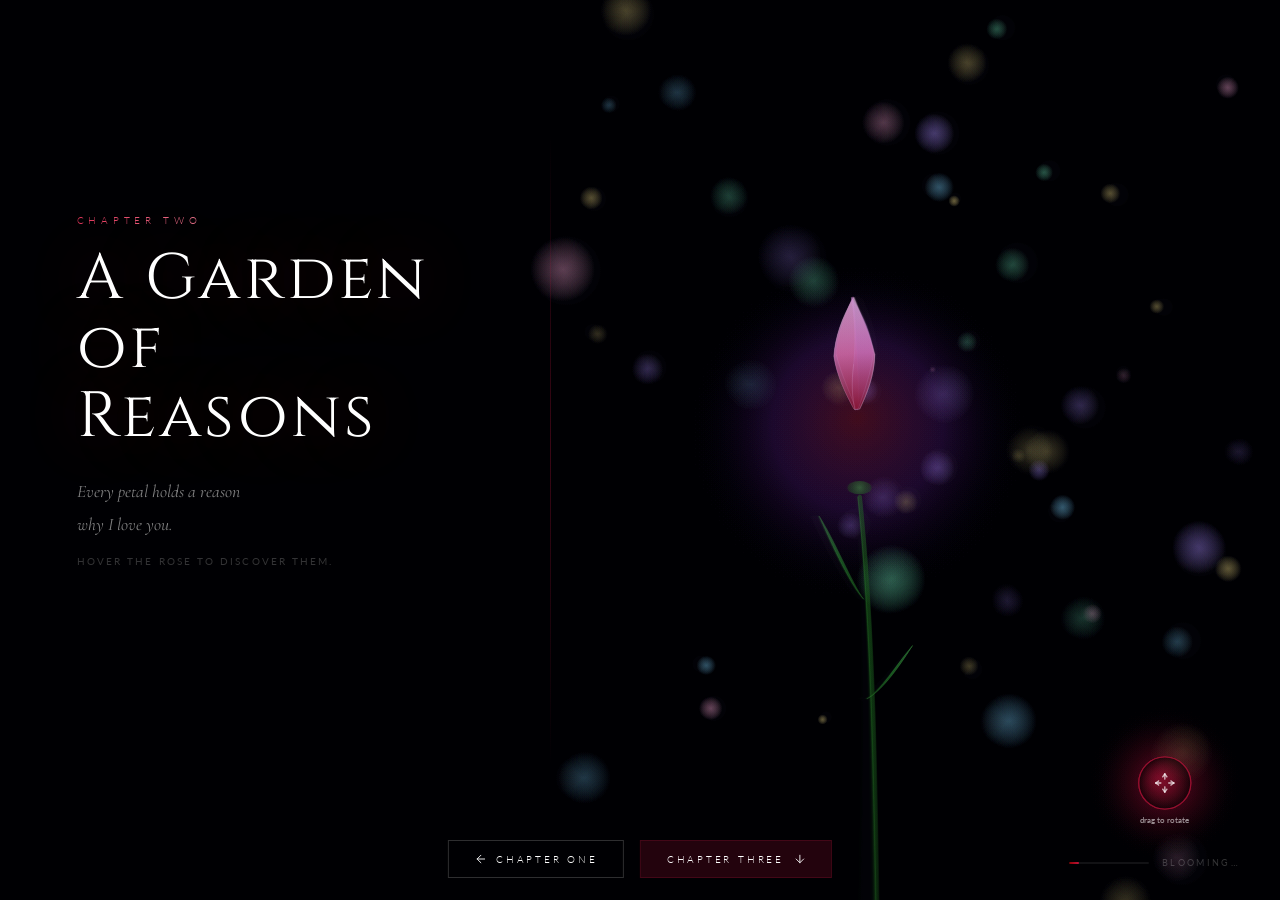
==== flower.html @ e12154a9 "initial upload" ====
<!DOCTYPE html>
<html lang="en">
<head>
  <meta charset="UTF-8" />
  <meta name="viewport" content="width=device-width, initial-scale=1.0" />
  <title>Rose Garden ❤️</title>
  <link rel="preconnect" href="https://fonts.googleapis.com" />
  <link rel="preconnect" href="https://fonts.gstatic.com" crossorigin />
  <link href="https://fonts.googleapis.com/css2?family=Cinzel:wght@300;400&family=Cormorant+Garamond:ital,wght@0,300;1,300;1,400&family=Lato:wght@300;400&display=swap" rel="stylesheet" />
  <link rel="stylesheet" href="flower.css" />
</head>
<body>
<section id="rose">

  <canvas id="rose-canvas"></canvas>

  <!-- LEFT: text -->
  <div class="rose-left">
    <p class="rose-eyebrow">Chapter Two</p>
    <h2 class="rose-title">A Garden<br>of Reasons</h2>
    <p class="rose-subtitle">
      Every petal holds a reason<br />
      why I love you.
    </p>
    <p class="rose-hint">Hover the rose to discover them.</p>

    <div id="rose-reason" class="rose-reason">
      <span class="reason-number" id="reason-number">#1</span>
      <p class="reason-text" id="reason-text"></p>
    </div>
  </div>

  <!-- Divider -->
  <div class="divider"></div>

  <!-- Bloom bar — now inside a safe wrapper -->
  <div class="bloom-hint" id="bloom-hint-wrap">
    <div class="bloom-bar-track"><div class="bloom-bar-fill" id="bloom-bar"></div></div>
    <span id="bloom-label">blooming…</span>
  </div>

  <!-- Bottom nav — hero-style buttons -->
  <nav class="bottom-nav">
    <a href="index.html" class="ch-btn">
      <svg width="12" height="12" viewBox="0 0 16 16" fill="none" style="transform:rotate(90deg)">
        <path d="M8 3v10M3 8l5 5 5-5" stroke="currentColor" stroke-width="1.2" stroke-linecap="round" stroke-linejoin="round"/>
      </svg>
      <span>Chapter One</span>
    </a>
    <a href="timeline.html" class="ch-btn ch-btn--next">
      <span>Chapter Three</span>
      <svg width="12" height="12" viewBox="0 0 16 16" fill="none">
        <path d="M8 3v10M3 8l5 5 5-5" stroke="currentColor" stroke-width="1.2" stroke-linecap="round" stroke-linejoin="round"/>
      </svg>
    </a>
  </nav>

</section>
<script src="flower.js"></script>
</body>
</html>
---- flower.css ----
/* =============================================
   ROSE.CSS — text LEFT, rose RIGHT
   ============================================= */
:root {
  --rose:       #c0143c;
  --rose-light: #f48fb1;
  --rose-mid:   #e0365a;
  --white:      #ffffff;
  --font-display: 'Cinzel', serif;
  --font-serif:   'Cormorant Garamond', serif;
  --font-sans:    'Lato', sans-serif;
  --ease-expo:    cubic-bezier(0.16, 1, 0.3, 1);
}
*, *::before, *::after { box-sizing: border-box; margin: 0; padding: 0; }
html, body { width: 100%; height: 100%; background: #07000d; overflow: hidden; }

#rose {
  position: relative;
  width: 100vw; height: 100vh;
  overflow: hidden;
  background: radial-gradient(ellipse 90% 90% at 68% 52%, #1a0010 0%, #07000d 60%, #000 100%);
}

#rose-canvas { position: absolute; inset: 0; width: 100%; height: 100%; display: block; }

/* ---- LEFT text ---- */
.rose-left {
  position: absolute;
  top: 50%;
  left: 6vw;
  transform: translateY(-50%);
  z-index: 10;
  max-width: 400px;
  animation: fadeUp 1.2s var(--ease-expo) 0.2s both;
}

.rose-eyebrow {
  font-family: var(--font-sans);
  font-size: 0.65rem;
  font-weight: 300;
  letter-spacing: 0.45em;
  text-transform: uppercase;
  margin-bottom: 1.2rem;
  background: linear-gradient(90deg, var(--rose-mid), #fff, var(--rose-mid));
  background-size: 200% auto;
  -webkit-background-clip: text;
  -webkit-text-fill-color: transparent;
  background-clip: text;
  animation: shimmer 4s linear infinite;
}

.rose-title {
  font-family: var(--font-display);
  font-size: clamp(2.6rem, 5vw, 4.2rem);
  font-weight: 300;
  letter-spacing: 0.05em;
  line-height: 1.08;
  color: var(--white);
  text-shadow: 0 0 60px rgba(192,20,60,0.35);
  margin-bottom: 1.4rem;
}

.rose-subtitle {
  font-family: var(--font-serif);
  font-size: 1.1rem;
  font-style: italic;
  color: rgba(255,255,255,0.5);
  line-height: 1.9;
  margin-bottom: 0.8rem;
}

.rose-hint {
  font-family: var(--font-sans);
  font-size: 0.65rem;
  letter-spacing: 0.2em;
  text-transform: uppercase;
  color: rgba(255,255,255,0.2);
  margin-bottom: 2.5rem;
}

/* ---- Reason card ---- */
.rose-reason {
  border: 1px solid rgba(192,20,60,0.3);
  padding: 1.2rem 1.6rem;
  background: rgba(0,0,0,0.5);
  backdrop-filter: blur(8px);
  opacity: 0;
  transform: translateY(10px);
  transition: opacity 0.5s var(--ease-expo), transform 0.5s var(--ease-expo);
  min-height: 80px;
}
.rose-reason.visible { opacity: 1; transform: translateY(0); }

.reason-number {
  display: block;
  font-family: var(--font-sans);
  font-size: 0.6rem;
  letter-spacing: 0.3em;
  color: var(--rose-mid);
  margin-bottom: 0.5rem;
}
.reason-text {
  font-family: var(--font-serif);
  font-size: 1.15rem;
  font-style: italic;
  color: rgba(255,255,255,0.85);
  line-height: 1.6;
}

/* ---- Divider ---- */
.divider {
  position: absolute;
  top: 15%; bottom: 15%;
  left: 43%;
  width: 1px;
  background: linear-gradient(to bottom, transparent, rgba(192,20,60,0.2) 30%, rgba(192,20,60,0.3) 50%, rgba(192,20,60,0.2) 70%, transparent);
  z-index: 5;
  pointer-events: none;
}

/* ---- Bloom bar ---- */
.bloom-hint {
  position: absolute;
  bottom: 2rem; right: 2.5rem;
  z-index: 10;
  display: flex; align-items: center; gap: 0.8rem;
}
.bloom-bar-track {
  width: 80px; height: 2px;
  background: rgba(255,255,255,0.07);
  border-radius: 1px; overflow: hidden;
}
.bloom-bar-fill {
  height: 100%; width: 0%;
  background: linear-gradient(90deg, #8b0000, var(--rose));
  border-radius: 1px;
  transition: width 0.3s;
}
.bloom-hint span {
  font-family: var(--font-sans);
  font-size: 0.58rem;
  letter-spacing: 0.25em;
  text-transform: uppercase;
  color: rgba(255,255,255,0.2);
}

/* ---- Animations ---- */
@keyframes fadeUp {
  from { opacity: 0; transform: translateY(-50%) translateX(-16px); }
  to   { opacity: 1; transform: translateY(-50%) translateX(0); }
}
@keyframes shimmer {
  0%   { background-position: -200% center; }
  100% { background-position:  200% center; }
}

/* ---- Tablet adjustments ---- */
@media (max-width: 1024px) and (min-width: 701px) {
  .rose-left { left: 4vw; max-width: 36vw; }
}

/* ---- Mobile: stacked — rose top half, text bottom overlay ---- */
@media (max-width: 700px) {
  #rose {
    background: radial-gradient(ellipse 160% 90% at 50% 35%, #1a0010 0%, #07000d 60%, #000 100%);
  }

  /* Text block slides to the bottom — give enough room for bloom bar + two buttons */
  .rose-left {
    top: auto;
    bottom: 0;
    left: 0;
    right: 0;
    transform: none;
    max-width: 100%;
    padding: 1.4rem 6vw 11rem; /* 11rem = space for bloom + 2 stacked buttons */
    background: linear-gradient(to top, rgba(0,0,0,0.88) 70%, transparent);
    animation: fadeUpMobile 1.2s var(--ease-expo) 0.2s both;
  }

  .rose-title {
    font-size: clamp(2rem, 8vw, 2.8rem);
    margin-bottom: 0.8rem;
  }
  .rose-subtitle {
    font-size: 0.95rem;
    line-height: 1.7;
    margin-bottom: 0.5rem;
  }
  .rose-hint { margin-bottom: 1.2rem; }

  /* Reason card: shrink a bit */
  .rose-reason { padding: 0.9rem 1.2rem; min-height: 60px; }
  .reason-text { font-size: 1rem; }

  /* Bloom bar: sits just above the nav buttons */
  .bloom-hint {
    position: absolute !important;
    bottom: 8.5rem !important;
    top: auto !important;
    right: auto !important;
    left: 50% !important;
    transform: translateX(-50%) !important;
    flex-direction: row;
    gap: 0.7rem;
  }

  .divider { display: none; }
}

@keyframes fadeUpMobile {
  from { opacity: 0; transform: translateY(16px); }
  to   { opacity: 1; transform: translateY(0); }
}
/* ── Bottom nav — hero-style buttons ── */
.bottom-nav {
  position: absolute;
  bottom: 1.4rem;
  left: 50%;
  transform: translateX(-50%);
  z-index: 20;
  display: flex;
  gap: 1rem;
  align-items: center;
  white-space: nowrap;
}

/* Hero-identical pill button */
.ch-btn {
  display: inline-flex;
  align-items: center;
  gap: 0.6rem;
  padding: 0.75rem 1.6rem;
  font-family: var(--font-sans);
  font-size: 0.62rem;
  font-weight: 300;
  letter-spacing: 0.28em;
  text-transform: uppercase;
  text-decoration: none;
  color: var(--white);
  border: 1px solid rgba(255,255,255,0.18);
  position: relative;
  overflow: hidden;
  transition: border-color 0.4s;
}
.ch-btn::before {
  content: '';
  position: absolute; inset: 0;
  background: rgba(192,20,60,0.85);
  transform: translateX(-101%);
  transition: transform 0.5s var(--ease-expo);
}
.ch-btn:hover::before { transform: translateX(0); }
.ch-btn:hover { border-color: var(--rose); }
.ch-btn span, .ch-btn svg { position: relative; z-index: 1; }

/* "next" variant pre-tinted */
.ch-btn--next {
  border-color: rgba(192,20,60,0.35);
}
.ch-btn--next::before { transform: translateX(0); background: var(--rose); opacity: 0.18; }
.ch-btn--next:hover::before { opacity: 1; }

/* Mobile */
@media (max-width: 700px) {
  .bottom-nav {
    flex-direction: column;
    gap: 0.6rem;
    bottom: 1rem;
  }
  .ch-btn { width: 80vw; justify-content: center; font-size: 0.58rem; padding: 0.7rem 1.2rem; }
}
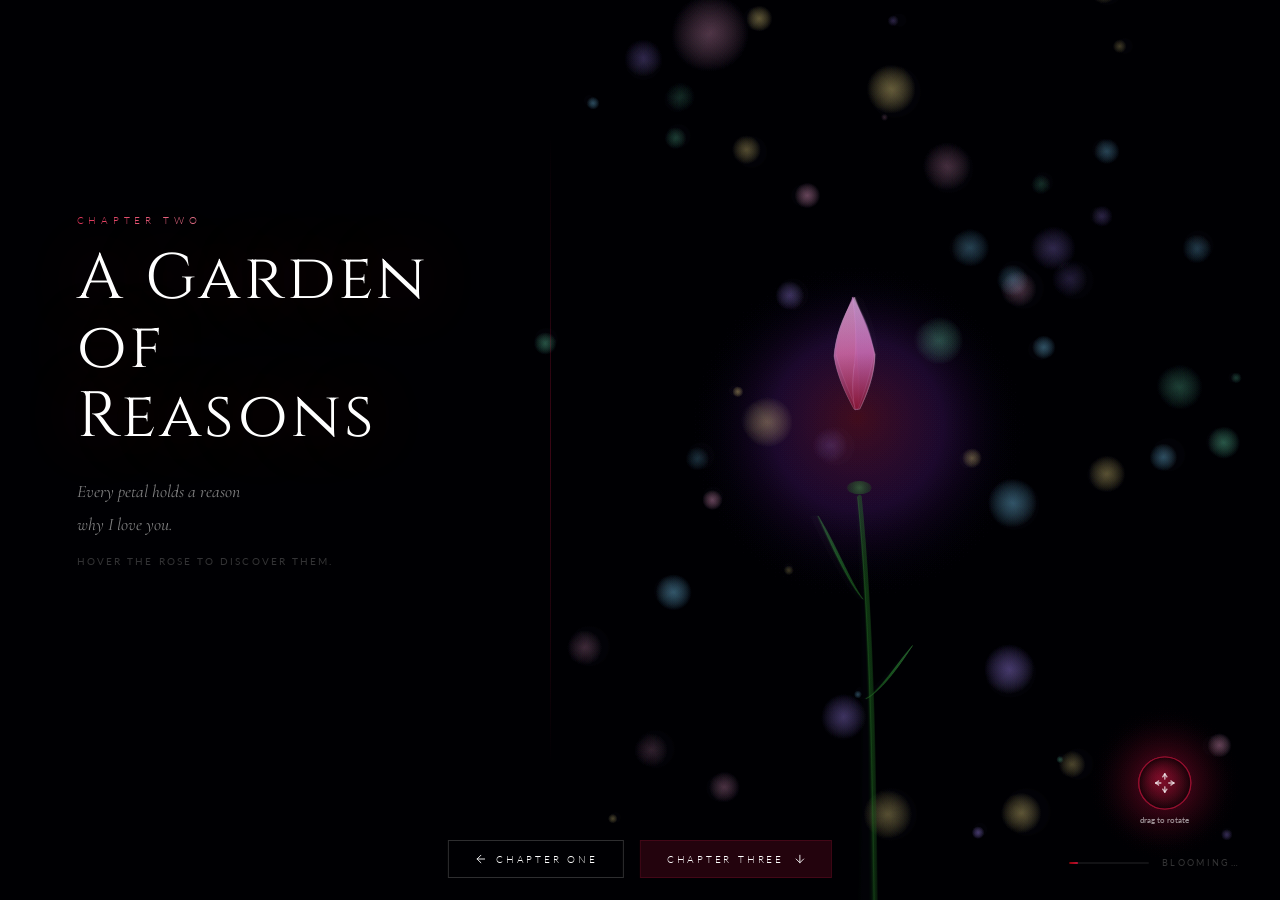
==== commit ccbe1355: "Update flower.html" ====
--- a/flower.html
+++ b/flower.html
@@ -2,7 +2,7 @@
 <html lang="en">
 <head>
   <meta charset="UTF-8" />
-  <meta name="viewport" content="width=device-width, initial-scale=1.0" />
+  <meta name="viewport" content="width=device-width, initial-scale=1.0, viewport-fit=cover" />
   <title>Rose Garden ❤️</title>
   <link rel="preconnect" href="https://fonts.googleapis.com" />
   <link rel="preconnect" href="https://fonts.gstatic.com" crossorigin />
--- a/flower.css
+++ b/flower.css
@@ -173,9 +173,18 @@
     right: 0;
     transform: none;
     max-width: 100%;
-    padding: 1.4rem 6vw 11rem; /* 11rem = space for bloom + 2 stacked buttons */
+    padding: 1.2rem 6vw 12rem;
     background: linear-gradient(to top, rgba(0,0,0,0.88) 70%, transparent);
     animation: fadeUpMobile 1.2s var(--ease-expo) 0.2s both;
+  }
+
+  /* On very short phones (< 680px tall), reduce padding */
+  @media (max-width: 700px) and (max-height: 680px) {
+    .rose-left { padding-bottom: 9rem; }
+    .rose-title { font-size: 1.6rem; margin-bottom: 0.4rem; }
+    .rose-subtitle { font-size: 0.85rem; margin-bottom: 0.3rem; }
+    .rose-hint { margin-bottom: 0.6rem; }
+    .rose-reason { min-height: 50px; padding: 0.6rem 0.9rem; }
   }
 
   .rose-title {
@@ -211,62 +220,62 @@
 @keyframes fadeUpMobile {
   from { opacity: 0; transform: translateY(16px); }
   to   { opacity: 1; transform: translateY(0); }
-}
-/* ── Bottom nav — hero-style buttons ── */
-.bottom-nav {
-  position: absolute;
-  bottom: 1.4rem;
-  left: 50%;
-  transform: translateX(-50%);
-  z-index: 20;
-  display: flex;
-  gap: 1rem;
-  align-items: center;
-  white-space: nowrap;
-}
-
-/* Hero-identical pill button */
-.ch-btn {
-  display: inline-flex;
-  align-items: center;
-  gap: 0.6rem;
-  padding: 0.75rem 1.6rem;
-  font-family: var(--font-sans);
-  font-size: 0.62rem;
-  font-weight: 300;
-  letter-spacing: 0.28em;
-  text-transform: uppercase;
-  text-decoration: none;
-  color: var(--white);
-  border: 1px solid rgba(255,255,255,0.18);
-  position: relative;
-  overflow: hidden;
-  transition: border-color 0.4s;
-}
-.ch-btn::before {
-  content: '';
-  position: absolute; inset: 0;
-  background: rgba(192,20,60,0.85);
-  transform: translateX(-101%);
-  transition: transform 0.5s var(--ease-expo);
-}
-.ch-btn:hover::before { transform: translateX(0); }
-.ch-btn:hover { border-color: var(--rose); }
-.ch-btn span, .ch-btn svg { position: relative; z-index: 1; }
-
-/* "next" variant pre-tinted */
-.ch-btn--next {
-  border-color: rgba(192,20,60,0.35);
-}
-.ch-btn--next::before { transform: translateX(0); background: var(--rose); opacity: 0.18; }
-.ch-btn--next:hover::before { opacity: 1; }
-
-/* Mobile */
-@media (max-width: 700px) {
-  .bottom-nav {
-    flex-direction: column;
-    gap: 0.6rem;
-    bottom: 1rem;
-  }
-  .ch-btn { width: 80vw; justify-content: center; font-size: 0.58rem; padding: 0.7rem 1.2rem; }
-}
+}
+/* ── Bottom nav — hero-style buttons ── */
+.bottom-nav {
+  position: absolute;
+  bottom: 1.4rem;
+  left: 50%;
+  transform: translateX(-50%);
+  z-index: 20;
+  display: flex;
+  gap: 1rem;
+  align-items: center;
+  white-space: nowrap;
+}
+
+/* Hero-identical pill button */
+.ch-btn {
+  display: inline-flex;
+  align-items: center;
+  gap: 0.6rem;
+  padding: 0.75rem 1.6rem;
+  font-family: var(--font-sans);
+  font-size: 0.62rem;
+  font-weight: 300;
+  letter-spacing: 0.28em;
+  text-transform: uppercase;
+  text-decoration: none;
+  color: var(--white);
+  border: 1px solid rgba(255,255,255,0.18);
+  position: relative;
+  overflow: hidden;
+  transition: border-color 0.4s;
+}
+.ch-btn::before {
+  content: '';
+  position: absolute; inset: 0;
+  background: rgba(192,20,60,0.85);
+  transform: translateX(-101%);
+  transition: transform 0.5s var(--ease-expo);
+}
+.ch-btn:hover::before { transform: translateX(0); }
+.ch-btn:hover { border-color: var(--rose); }
+.ch-btn span, .ch-btn svg { position: relative; z-index: 1; }
+
+/* "next" variant pre-tinted */
+.ch-btn--next {
+  border-color: rgba(192,20,60,0.35);
+}
+.ch-btn--next::before { transform: translateX(0); background: var(--rose); opacity: 0.18; }
+.ch-btn--next:hover::before { opacity: 1; }
+
+/* Mobile */
+@media (max-width: 700px) {
+  .bottom-nav {
+    flex-direction: column;
+    gap: 0.6rem;
+    bottom: max(1rem, env(safe-area-inset-bottom, 1rem));
+  }
+  .ch-btn { width: 80vw; justify-content: center; font-size: 0.58rem; padding: 0.7rem 1.2rem; }
+}
